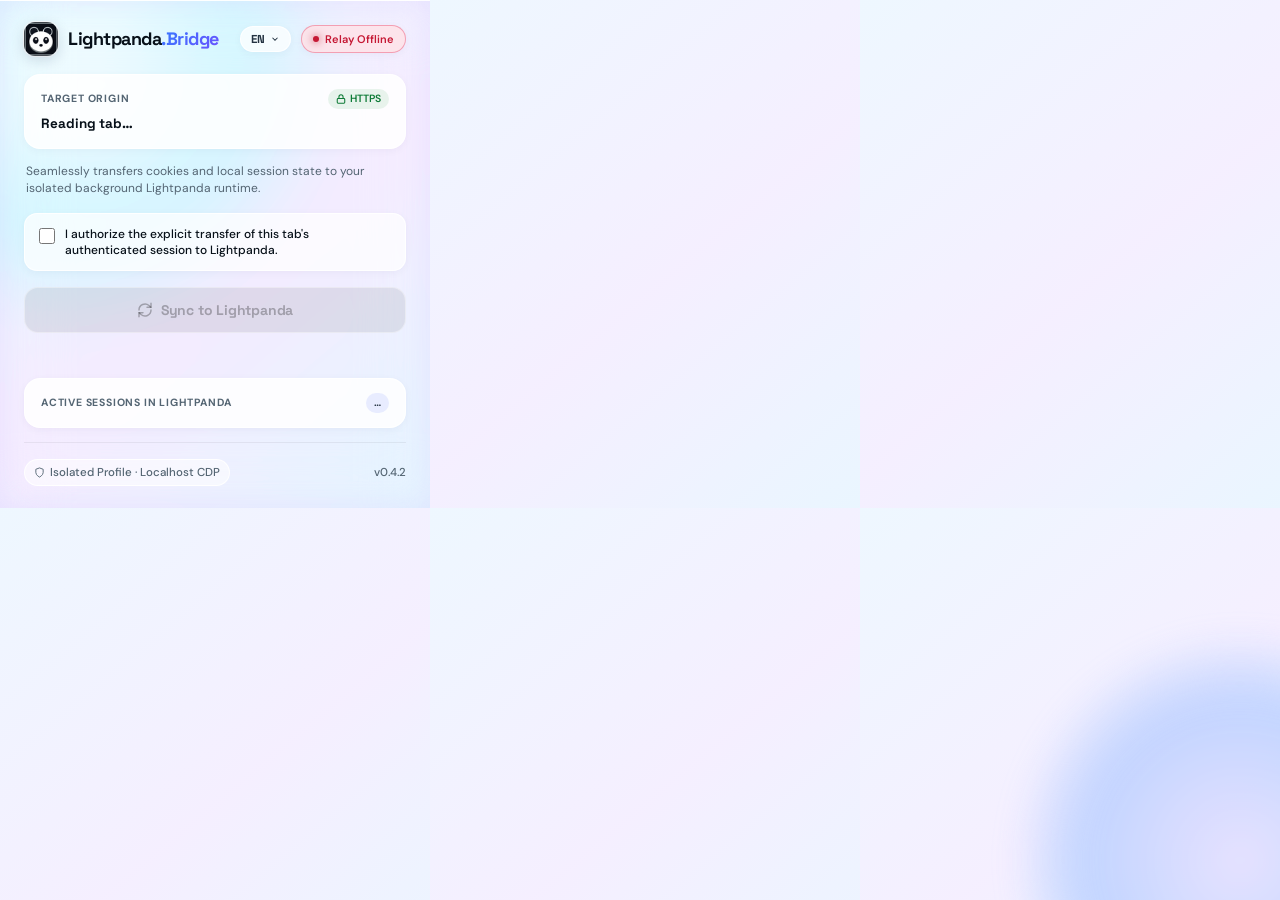
==== extension/popup.html @ abbbe95a "v0.4.2: sessions panel auto-refreshes after sync and on every popup open — counter and list always i" ====
<!doctype html>
<html lang="en">
<head>
  <meta charset="utf-8">
  <meta name="viewport" content="width=device-width, initial-scale=1">
  <title>Lightpanda Bridge</title>
  <link rel="stylesheet" href="fonts/fonts.css">
  <style>
    :root {
      color-scheme: light;
      --ink: #071019;
      --ink-secondary: #243342;
      --soft: #546573;
      --muted: #8295a5;
      --blue: #3579ff;
      --violet: #6b52ff;
      --violet-blue: #5468ff;
      --lilac: #e2d9ff;
      --ice: #c8f7ff;
      --lime: #16a34a;
      --danger: #e11d48;
      --glass-alpha: 0.85;
      --glass-surface: rgba(255, 255, 255, 0.72);
      --glass-card: rgba(255, 255, 255, 0.86);
      --edge: rgba(255, 255, 255, 0.9);
      --edge-subtle: rgba(255, 255, 255, 0.6);
      --shadow-sm: 0 2px 8px rgba(15, 25, 65, 0.04);
      --shadow-md: 0 12px 32px rgba(15, 25, 65, 0.08);
      --shadow-glow: 0 12px 28px rgba(84, 104, 255, 0.32);
    }

    * { box-sizing: border-box; margin: 0; padding: 0; }

    html {
      background: linear-gradient(140deg, rgba(235, 246, 255, var(--glass-alpha)) 0%, rgba(243, 236, 255, var(--glass-alpha)) 55%, rgba(230, 244, 255, var(--glass-alpha)) 100%);
    }

    html, body {
      width: 430px;
      max-width: 430px;
      min-width: 430px;
      min-height: 400px;
      max-height: 580px;
      margin: 0;
      color: var(--ink);
      font: 13.5px/1.5 'DM Sans', -apple-system, BlinkMacSystemFont, "Segoe UI", Roboto, sans-serif;
      background: linear-gradient(140deg, rgba(235, 246, 255, var(--glass-alpha)) 0%, rgba(243, 236, 255, var(--glass-alpha)) 55%, rgba(230, 244, 255, var(--glass-alpha)) 100%);
      position: relative;
      isolation: isolate;
      overflow: hidden;
      user-select: none;
    }

    /* Quota Glass Ambient Halos */
    body::before {
      content: '';
      position: fixed;
      z-index: -1;
      width: 480px;
      height: 480px;
      left: -160px;
      top: -170px;
      border-radius: 50%;
      background: radial-gradient(circle, #ffffff 0%, #c8f7ff 50%, transparent 75%);
      opacity: 0.6;
      filter: blur(16px);
      pointer-events: none;
    }
    body::after {
      content: '';
      position: fixed;
      z-index: -1;
      width: 440px;
      height: 440px;
      right: -180px;
      bottom: -180px;
      border-radius: 50%;
      background: radial-gradient(circle, #e2d9ff 0%, #a8c6ff 50%, transparent 75%);
      opacity: 0.65;
      filter: blur(16px);
      pointer-events: none;
    }

    .app-shell {
      padding: 22px 24px;
      min-height: 400px;
      display: flex;
      flex-direction: column;
      box-shadow: inset 0 1px 0 rgba(255, 255, 255, 0.95), inset 0 0 28px rgba(190, 175, 255, 0.2);
      backdrop-filter: blur(32px) saturate(140%);
      -webkit-backdrop-filter: blur(32px) saturate(140%);
    }

    /* Header Layout */
    .app-header {
      display: flex;
      align-items: center;
      justify-content: space-between;
      gap: 16px;
      margin-bottom: 18px;
    }
    .brand-wrap {
      display: flex;
      align-items: center;
      gap: 10px;
      flex-shrink: 0;
    }
    .brand-mark-img {
      width: 34px;
      height: 34px;
      border-radius: 11px;
      box-shadow: 0 4px 14px rgba(15, 25, 65, 0.15), 0 0 0 1px rgba(255, 255, 255, 0.8);
      object-fit: cover;
    }
    .brand-title {
      font-family: 'Space Grotesk', sans-serif;
      font-size: 18px;
      font-weight: 700;
      letter-spacing: -0.5px;
      color: var(--ink);
      line-height: 1.1;
      white-space: nowrap;
    }
    .brand-dot {
      background: linear-gradient(135deg, var(--blue), var(--violet));
      -webkit-background-clip: text;
      -webkit-text-fill-color: transparent;
    }

    .header-actions {
      display: flex;
      align-items: center;
      gap: 10px;
      flex-shrink: 0;
    }

    /* Language Switcher Pill */
    .lang-select-wrap {
      position: relative;
    }
    .lang-btn {
      display: inline-flex;
      align-items: center;
      gap: 5px;
      padding: 5px 10px;
      border-radius: 99px;
      border: 1px solid var(--edge);
      background: rgba(255, 255, 255, 0.75);
      font-family: 'Space Grotesk', sans-serif;
      font-size: 11.5px;
      font-weight: 700;
      color: var(--ink-secondary);
      cursor: pointer;
      box-shadow: var(--shadow-sm);
      transition: all 0.15s ease;
      white-space: nowrap;
    }
    .lang-btn:hover {
      background: #ffffff;
      color: var(--ink);
      box-shadow: 0 2px 10px rgba(84, 104, 255, 0.15);
    }
    .lang-dropdown {
      position: absolute;
      top: 100%;
      right: 0;
      margin-top: 6px;
      width: 145px;
      background: rgba(255, 255, 255, 0.95);
      backdrop-filter: blur(20px);
      -webkit-backdrop-filter: blur(20px);
      border: 1px solid var(--edge);
      border-radius: 12px;
      box-shadow: var(--shadow-md);
      padding: 5px;
      display: none;
      flex-direction: column;
      gap: 2px;
      z-index: 100;
    }
    .lang-dropdown.open {
      display: flex;
    }
    .lang-item {
      padding: 6px 10px;
      border-radius: 8px;
      font-size: 11.5px;
      font-weight: 600;
      color: var(--ink-secondary);
      cursor: pointer;
      display: flex;
      align-items: center;
      justify-content: space-between;
      border: none;
      background: transparent;
      text-align: left;
      width: 100%;
      transition: background 0.1s ease;
    }
    .lang-item:hover {
      background: rgba(84, 104, 255, 0.1);
      color: var(--violet);
    }
    .lang-item.active {
      background: rgba(84, 104, 255, 0.15);
      color: var(--violet);
    }

    /* Relay Badge - Single line guaranteed, spacious */
    .badge {
      font-size: 11px;
      font-weight: 600;
      padding: 5px 11px;
      border-radius: 99px;
      display: inline-flex;
      align-items: center;
      gap: 6px;
      border: 1px solid var(--edge);
      background: rgba(255, 255, 255, 0.75);
      box-shadow: var(--shadow-sm);
      white-space: nowrap;
    }
    .badge.online {
      color: #0d7a36;
      background: rgba(214, 255, 225, 0.8);
      border-color: rgba(46, 160, 67, 0.35);
    }
    .badge.offline {
      color: #c51834;
      background: rgba(255, 225, 230, 0.8);
      border-color: rgba(225, 29, 72, 0.35);
    }
    .badge .dot {
      width: 6px;
      height: 6px;
      border-radius: 50%;
      background: currentColor;
      box-shadow: 0 0 8px currentColor;
      flex-shrink: 0;
    }

    /* Target Origin Glass Card */
    .glass-card {
      background: var(--glass-card);
      border: 1px solid var(--edge);
      border-radius: 16px;
      padding: 14px 16px;
      margin-bottom: 14px;
      box-shadow: var(--shadow-sm);
      position: relative;
    }
    .card-header {
      display: flex;
      align-items: center;
      justify-content: space-between;
      margin-bottom: 5px;
    }
    .card-label {
      font-size: 10.5px;
      text-transform: uppercase;
      letter-spacing: 0.8px;
      color: var(--soft);
      font-weight: 700;
    }
    .security-chip {
      display: inline-flex;
      align-items: center;
      gap: 4px;
      font-size: 10.5px;
      font-weight: 600;
      color: #0d7a36;
      background: rgba(46, 160, 67, 0.1);
      padding: 2px 8px;
      border-radius: 99px;
    }
    .card-val {
      font-family: 'Space Grotesk', monospace;
      font-size: 13.5px;
      font-weight: 700;
      color: var(--ink);
      word-break: break-all;
    }

    .desc {
      font-size: 12px;
      color: var(--soft);
      line-height: 1.45;
      margin-bottom: 15px;
      padding: 0 2px;
    }

    /* Consent Box */
    .consent-box {
      display: flex;
      align-items: flex-start;
      gap: 10px;
      background: var(--glass-surface);
      border: 1px solid var(--edge);
      border-radius: 13px;
      padding: 12px 14px;
      margin-bottom: 16px;
      cursor: pointer;
      transition: all 0.15s ease;
      box-shadow: var(--shadow-sm);
    }
    .consent-box:hover {
      background: rgba(255, 255, 255, 0.92);
      border-color: #ffffff;
      transform: translateY(-0.5px);
    }
    .consent-box input[type="checkbox"] {
      margin-top: 2px;
      accent-color: var(--violet);
      cursor: pointer;
      width: 16px;
      height: 16px;
      flex-shrink: 0;
    }
    .consent-box span {
      font-size: 12px;
      color: var(--ink);
      font-weight: 500;
      line-height: 1.35;
    }

    /* Primary CTA Button */
    .btn-primary {
      width: 100%;
      padding: 13px 18px;
      border-radius: 14px;
      border: 1px solid rgba(255, 255, 255, 0.75);
      background: linear-gradient(135deg, var(--blue) 0%, var(--violet) 100%);
      color: #ffffff;
      font-family: 'Space Grotesk', sans-serif;
      font-weight: 700;
      font-size: 14px;
      letter-spacing: -0.2px;
      cursor: pointer;
      box-shadow: var(--shadow-glow), inset 0 1px 0 rgba(255, 255, 255, 0.5);
      transition: all 0.2s cubic-bezier(0.16, 1, 0.3, 1);
      display: flex;
      align-items: center;
      justify-content: center;
      gap: 8px;
    }
    .btn-primary:hover:not(:disabled) {
      transform: translateY(-1.5px);
      box-shadow: 0 16px 34px rgba(84, 104, 255, 0.45), inset 0 1px 0 rgba(255, 255, 255, 0.65);
      filter: brightness(1.04);
    }
    .btn-primary:active:not(:disabled) {
      transform: translateY(0);
    }
    .btn-primary:disabled {
      background: rgba(0, 0, 0, 0.08);
      border-color: rgba(255, 255, 255, 0.4);
      color: rgba(0, 0, 0, 0.28);
      box-shadow: none;
      cursor: not-allowed;
    }

    /* Status Notification Box */
    #status {
      margin-top: 13px;
      font-size: 12px;
      font-weight: 600;
      min-height: 18px;
      line-height: 1.4;
      word-break: break-word;
      transition: all 0.15s ease;
    }

    /* Footer */
    .app-footer {
      margin-top: auto;
      padding-top: 16px;
      display: flex;
      align-items: center;
      justify-content: space-between;
      border-top: 1px solid rgba(0, 0, 0, 0.06);
      font-size: 11.5px;
      color: var(--soft);
      font-weight: 500;
    }
    .footer-badge {
      display: flex;
      align-items: center;
      gap: 5px;
      background: rgba(255, 255, 255, 0.55);
      padding: 4px 9px;
      border-radius: 99px;
      border: 1px solid var(--edge);
    }

    /* ---- Active sessions (Lightpanda side) ---- */
    .sessions-card { margin-top: 14px; }
    .sessions-toggle {
      display: flex; align-items: center; justify-content: space-between;
      width: 100%; border: none; background: transparent; cursor: pointer;
      padding: 0; font: inherit;
    }
    .sessions-toggle:hover .card-label { color: var(--violet); }
    .sessions-count {
      font-size: 10.5px; font-weight: 700; color: var(--ink-secondary);
      background: rgba(84, 104, 255, 0.12); border-radius: 99px; padding: 2px 8px;
    }
    .sessions-list { margin-top: 10px; display: none; flex-direction: column; gap: 6px; }
    .sessions-card.open .sessions-list { display: flex; }
    .session-row {
      display: flex; align-items: center; justify-content: space-between; gap: 8px;
      background: var(--glass-surface); border: 1px solid var(--edge-subtle);
      border-radius: 10px; padding: 7px 10px;
    }
    .session-host {
      font-family: 'Space Grotesk', monospace; font-size: 12px; font-weight: 700;
      color: var(--ink); word-break: break-all;
    }
    .session-meta { font-size: 10.5px; color: var(--muted); font-weight: 600; }
    .session-remove {
      border: none; background: rgba(225, 29, 72, 0.1); color: var(--danger);
      border-radius: 8px; padding: 5px 8px; cursor: pointer; flex-shrink: 0;
      display: inline-flex; align-items: center; gap: 4px;
      font-size: 10.5px; font-weight: 700;
      transition: background 0.12s ease;
    }
    .session-remove:hover { background: rgba(225, 29, 72, 0.2); }
    .sessions-clear {
      margin-top: 8px; width: 100%;
      border: 1px solid rgba(225, 29, 72, 0.3); background: rgba(225, 29, 72, 0.06);
      color: var(--danger); border-radius: 10px; padding: 8px 10px;
      font-family: 'Space Grotesk', sans-serif; font-size: 11.5px; font-weight: 700;
      cursor: pointer; transition: background 0.12s ease;
    }
    .sessions-clear:hover { background: rgba(225, 29, 72, 0.14); }
    .sessions-empty { font-size: 11.5px; color: var(--muted); font-weight: 600; padding: 2px 0; }
  </style>
</head>
<body>
  <div class="app-shell">
    <header class="app-header">
      <div class="brand-wrap">
        <img class="brand-mark-img" src="icons/icon48.png" width="34" height="34" alt="Panda Logo">
        <div class="brand-title">Lightpanda<span class="brand-dot">.Bridge</span></div>
      </div>
      <div class="header-actions">
        <div class="lang-select-wrap">
          <button id="lang-btn" class="lang-btn" title="Change language">
            <span id="current-lang-code">EN</span>
            <svg width="10" height="10" viewBox="0 0 24 24" fill="none" stroke="currentColor" stroke-width="2.5"><polyline points="6 9 12 15 18 9"></polyline></svg>
          </button>
          <div id="lang-dropdown" class="lang-dropdown">
            <button class="lang-item" data-lang="en"><span>English</span> <span>🇺🇸</span></button>
            <button class="lang-item" data-lang="fr"><span>Français</span> <span>🇫🇷</span></button>
            <button class="lang-item" data-lang="es"><span>Español</span> <span>🇪🇸</span></button>
            <button class="lang-item" data-lang="de"><span>Deutsch</span> <span>🇩🇪</span></button>
            <button class="lang-item" data-lang="zh"><span>中文</span> <span>🇨🇳</span></button>
            <button class="lang-item" data-lang="ja"><span>日本語</span> <span>🇯🇵</span></button>
            <button class="lang-item" data-lang="it"><span>Italiano</span> <span>🇮🇹</span></button>
            <button class="lang-item" data-lang="pt"><span>Português</span> <span>🇧🇷</span></button>
            <button class="lang-item" data-lang="ar"><span>العربية</span> <span>🇦🇪</span></button>
            <button class="lang-item" data-lang="ru"><span>Русский</span> <span>🇷🇺</span></button>
          </div>
        </div>
        <div id="relay-badge" class="badge">
          <span class="dot"></span>
          <span id="relay-text">Checking…</span>
        </div>
      </div>
    </header>

    <div class="glass-card">
      <div class="card-header">
        <div class="card-label" id="label-target-origin">Target Origin</div>
        <div class="security-chip">
          <svg width="10" height="10" viewBox="0 0 24 24" fill="none" stroke="currentColor" stroke-width="2.5"><rect x="3" y="11" width="18" height="11" rx="2" ry="2"></rect><path d="M7 11V7a5 5 0 0 1 10 0v4"></path></svg>
          <span>HTTPS</span>
        </div>
      </div>
      <div class="card-val" id="origin">Reading tab…</div>
    </div>

    <p class="desc" id="desc-text">
      Seamlessly transfers cookies and local session state to your isolated background Lightpanda runtime.
    </p>

    <label class="consent-box">
      <input id="confirm" type="checkbox">
      <span id="consent-text">I authorize the explicit transfer of this tab's authenticated session to Lightpanda.</span>
    </label>

    <button id="transfer" class="btn-primary" disabled>
      <svg width="16" height="16" viewBox="0 0 24 24" fill="none" stroke="currentColor" stroke-width="2.2" stroke-linecap="round" stroke-linejoin="round"><path d="M21 2v6h-6"></path><path d="M3 12a9 9 0 0 1 15-6.7L21 8"></path><path d="M3 22v-6h6"></path><path d="M21 12a9 9 0 0 1-15 6.7L3 16"></path></svg>
      <span id="btn-text">Sync to Lightpanda</span>
    </button>

    <div id="status"></div>

    <!-- Active sessions inside Lightpanda -->
    <div id="sessions-card" class="glass-card sessions-card">
      <button id="sessions-toggle" class="sessions-toggle" type="button">
        <div class="card-label" id="label-sessions">Active sessions in Lightpanda</div>
        <div class="sessions-count" id="sessions-count">…</div>
      </button>
      <div id="sessions-list" class="sessions-list"></div>
      <button id="sessions-clear" class="sessions-clear" type="button" style="display:none">
        <span id="clear-text">Clear all sessions</span>
      </button>
    </div>

    <footer class="app-footer">
      <div class="footer-badge">
        <svg width="11" height="11" viewBox="0 0 24 24" fill="none" stroke="currentColor" stroke-width="2"><path d="M12 22s8-4 8-10V5l-8-3-8 3v7c0 6 8 10 8 10z"></path></svg>
        <span id="footer-secure-tag">Isolated Profile · Localhost CDP</span>
      </div>
      <span>v0.4.2</span>
    </footer>
  </div>

  <script src="popup.js"></script>
</body>
</html>
---- extension/fonts/fonts.css ----
/* latin-ext */
@font-face {
  font-family: 'DM Sans';
  font-style: normal;
  font-weight: 400;
  font-display: swap;
  src: url(font1.woff2) format('woff2');
  unicode-range: U+0100-02BA, U+02BD-02C5, U+02C7-02CC, U+02CE-02D7, U+02DD-02FF, U+0304, U+0308, U+0329, U+1D00-1DBF, U+1E00-1E9F, U+1EF2-1EFF, U+2020, U+20A0-20AB, U+20AD-20C0, U+2113, U+2C60-2C7F, U+A720-A7FF;
}
/* latin */
@font-face {
  font-family: 'DM Sans';
  font-style: normal;
  font-weight: 400;
  font-display: swap;
  src: url(font0.woff2) format('woff2');
  unicode-range: U+0000-00FF, U+0131, U+0152-0153, U+02BB-02BC, U+02C6, U+02DA, U+02DC, U+0304, U+0308, U+0329, U+2000-206F, U+20AC, U+2122, U+2191, U+2193, U+2212, U+2215, U+FEFF, U+FFFD;
}
/* latin-ext */
@font-face {
  font-family: 'DM Sans';
  font-style: normal;
  font-weight: 500;
  font-display: swap;
  src: url(font1.woff2) format('woff2');
  unicode-range: U+0100-02BA, U+02BD-02C5, U+02C7-02CC, U+02CE-02D7, U+02DD-02FF, U+0304, U+0308, U+0329, U+1D00-1DBF, U+1E00-1E9F, U+1EF2-1EFF, U+2020, U+20A0-20AB, U+20AD-20C0, U+2113, U+2C60-2C7F, U+A720-A7FF;
}
/* latin */
@font-face {
  font-family: 'DM Sans';
  font-style: normal;
  font-weight: 500;
  font-display: swap;
  src: url(font0.woff2) format('woff2');
  unicode-range: U+0000-00FF, U+0131, U+0152-0153, U+02BB-02BC, U+02C6, U+02DA, U+02DC, U+0304, U+0308, U+0329, U+2000-206F, U+20AC, U+2122, U+2191, U+2193, U+2212, U+2215, U+FEFF, U+FFFD;
}
/* latin-ext */
@font-face {
  font-family: 'DM Sans';
  font-style: normal;
  font-weight: 600;
  font-display: swap;
  src: url(font1.woff2) format('woff2');
  unicode-range: U+0100-02BA, U+02BD-02C5, U+02C7-02CC, U+02CE-02D7, U+02DD-02FF, U+0304, U+0308, U+0329, U+1D00-1DBF, U+1E00-1E9F, U+1EF2-1EFF, U+2020, U+20A0-20AB, U+20AD-20C0, U+2113, U+2C60-2C7F, U+A720-A7FF;
}
/* latin */
@font-face {
  font-family: 'DM Sans';
  font-style: normal;
  font-weight: 600;
  font-display: swap;
  src: url(font0.woff2) format('woff2');
  unicode-range: U+0000-00FF, U+0131, U+0152-0153, U+02BB-02BC, U+02C6, U+02DA, U+02DC, U+0304, U+0308, U+0329, U+2000-206F, U+20AC, U+2122, U+2191, U+2193, U+2212, U+2215, U+FEFF, U+FFFD;
}
/* latin-ext */
@font-face {
  font-family: 'DM Sans';
  font-style: normal;
  font-weight: 700;
  font-display: swap;
  src: url(font1.woff2) format('woff2');
  unicode-range: U+0100-02BA, U+02BD-02C5, U+02C7-02CC, U+02CE-02D7, U+02DD-02FF, U+0304, U+0308, U+0329, U+1D00-1DBF, U+1E00-1E9F, U+1EF2-1EFF, U+2020, U+20A0-20AB, U+20AD-20C0, U+2113, U+2C60-2C7F, U+A720-A7FF;
}
/* latin */
@font-face {
  font-family: 'DM Sans';
  font-style: normal;
  font-weight: 700;
  font-display: swap;
  src: url(font0.woff2) format('woff2');
  unicode-range: U+0000-00FF, U+0131, U+0152-0153, U+02BB-02BC, U+02C6, U+02DA, U+02DC, U+0304, U+0308, U+0329, U+2000-206F, U+20AC, U+2122, U+2191, U+2193, U+2212, U+2215, U+FEFF, U+FFFD;
}
/* vietnamese */
@font-face {
  font-family: 'Space Grotesk';
  font-style: normal;
  font-weight: 500;
  font-display: swap;
  src: url(font2.woff2) format('woff2');
  unicode-range: U+0102-0103, U+0110-0111, U+0128-0129, U+0168-0169, U+01A0-01A1, U+01AF-01B0, U+0300-0301, U+0303-0304, U+0308-0309, U+0323, U+0329, U+1EA0-1EF9, U+20AB;
}
/* latin-ext */
@font-face {
  font-family: 'Space Grotesk';
  font-style: normal;
  font-weight: 500;
  font-display: swap;
  src: url(font3.woff2) format('woff2');
  unicode-range: U+0100-02BA, U+02BD-02C5, U+02C7-02CC, U+02CE-02D7, U+02DD-02FF, U+0304, U+0308, U+0329, U+1D00-1DBF, U+1E00-1E9F, U+1EF2-1EFF, U+2020, U+20A0-20AB, U+20AD-20C0, U+2113, U+2C60-2C7F, U+A720-A7FF;
}
/* latin */
@font-face {
  font-family: 'Space Grotesk';
  font-style: normal;
  font-weight: 500;
  font-display: swap;
  src: url(font4.woff2) format('woff2');
  unicode-range: U+0000-00FF, U+0131, U+0152-0153, U+02BB-02BC, U+02C6, U+02DA, U+02DC, U+0304, U+0308, U+0329, U+2000-206F, U+20AC, U+2122, U+2191, U+2193, U+2212, U+2215, U+FEFF, U+FFFD;
}
/* vietnamese */
@font-face {
  font-family: 'Space Grotesk';
  font-style: normal;
  font-weight: 600;
  font-display: swap;
  src: url(font2.woff2) format('woff2');
  unicode-range: U+0102-0103, U+0110-0111, U+0128-0129, U+0168-0169, U+01A0-01A1, U+01AF-01B0, U+0300-0301, U+0303-0304, U+0308-0309, U+0323, U+0329, U+1EA0-1EF9, U+20AB;
}
/* latin-ext */
@font-face {
  font-family: 'Space Grotesk';
  font-style: normal;
  font-weight: 600;
  font-display: swap;
  src: url(font3.woff2) format('woff2');
  unicode-range: U+0100-02BA, U+02BD-02C5, U+02C7-02CC, U+02CE-02D7, U+02DD-02FF, U+0304, U+0308, U+0329, U+1D00-1DBF, U+1E00-1E9F, U+1EF2-1EFF, U+2020, U+20A0-20AB, U+20AD-20C0, U+2113, U+2C60-2C7F, U+A720-A7FF;
}
/* latin */
@font-face {
  font-family: 'Space Grotesk';
  font-style: normal;
  font-weight: 600;
  font-display: swap;
  src: url(font4.woff2) format('woff2');
  unicode-range: U+0000-00FF, U+0131, U+0152-0153, U+02BB-02BC, U+02C6, U+02DA, U+02DC, U+0304, U+0308, U+0329, U+2000-206F, U+20AC, U+2122, U+2191, U+2193, U+2212, U+2215, U+FEFF, U+FFFD;
}
/* vietnamese */
@font-face {
  font-family: 'Space Grotesk';
  font-style: normal;
  font-weight: 700;
  font-display: swap;
  src: url(font2.woff2) format('woff2');
  unicode-range: U+0102-0103, U+0110-0111, U+0128-0129, U+0168-0169, U+01A0-01A1, U+01AF-01B0, U+0300-0301, U+0303-0304, U+0308-0309, U+0323, U+0329, U+1EA0-1EF9, U+20AB;
}
/* latin-ext */
@font-face {
  font-family: 'Space Grotesk';
  font-style: normal;
  font-weight: 700;
  font-display: swap;
  src: url(font3.woff2) format('woff2');
  unicode-range: U+0100-02BA, U+02BD-02C5, U+02C7-02CC, U+02CE-02D7, U+02DD-02FF, U+0304, U+0308, U+0329, U+1D00-1DBF, U+1E00-1E9F, U+1EF2-1EFF, U+2020, U+20A0-20AB, U+20AD-20C0, U+2113, U+2C60-2C7F, U+A720-A7FF;
}
/* latin */
@font-face {
  font-family: 'Space Grotesk';
  font-style: normal;
  font-weight: 700;
  font-display: swap;
  src: url(font4.woff2) format('woff2');
  unicode-range: U+0000-00FF, U+0131, U+0152-0153, U+02BB-02BC, U+02C6, U+02DA, U+02DC, U+0304, U+0308, U+0329, U+2000-206F, U+20AC, U+2122, U+2191, U+2193, U+2212, U+2215, U+FEFF, U+FFFD;
}
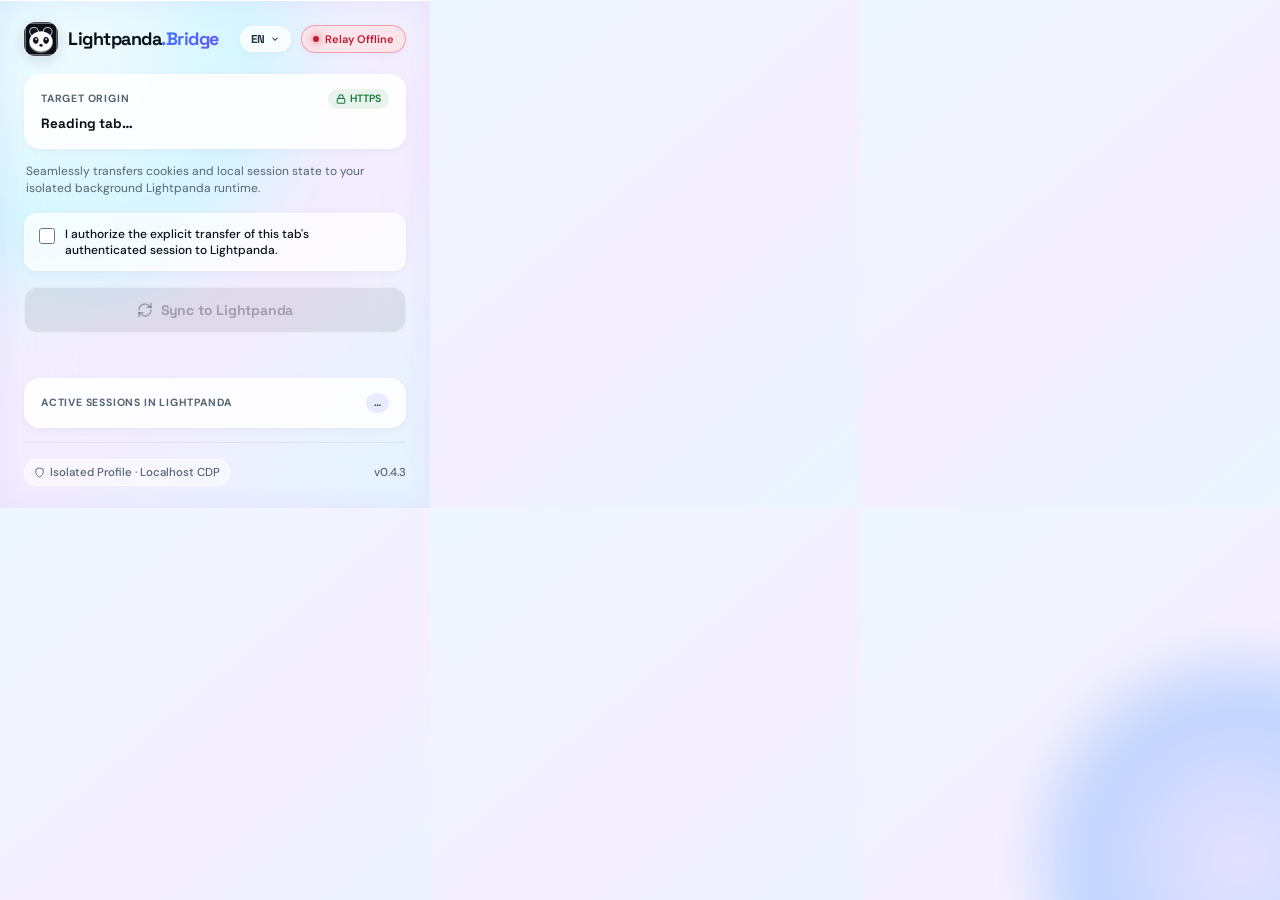
==== commit b5bf74b0: "release: v0.4.3 — verify every localStorage key, persist the session, harden the relay Closes the a6" ====
--- a/extension/popup.html
+++ b/extension/popup.html
@@ -433,6 +433,25 @@
     }
     .sessions-clear:hover { background: rgba(225, 29, 72, 0.14); }
     .sessions-empty { font-size: 11.5px; color: var(--muted); font-weight: 600; padding: 2px 0; }
+
+    /* Toast */
+    .toast {
+      position: fixed;
+      bottom: 14px;
+      left: 50%;
+      transform: translateX(-50%) translateY(8px);
+      background: rgba(20, 24, 34, 0.92);
+      color: #e8ecf5;
+      padding: 8px 14px;
+      border-radius: 10px;
+      font-size: 12px;
+      opacity: 0;
+      pointer-events: none;
+      transition: opacity .25s ease, transform .25s ease;
+      border: 1px solid rgba(120, 140, 180, .25);
+      z-index: 50;
+    }
+    .toast.show { opacity: 1; transform: translateX(-50%) translateY(0); }
   </style>
 </head>
 <body>
@@ -512,10 +531,11 @@
         <svg width="11" height="11" viewBox="0 0 24 24" fill="none" stroke="currentColor" stroke-width="2"><path d="M12 22s8-4 8-10V5l-8-3-8 3v7c0 6 8 10 8 10z"></path></svg>
         <span id="footer-secure-tag">Isolated Profile · Localhost CDP</span>
       </div>
-      <span>v0.4.2</span>
+      <span>v0.4.3</span>
     </footer>
   </div>
 
   <script src="popup.js"></script>
+  <div id="toast" class="toast" role="status" aria-live="polite"></div>
 </body>
 </html>
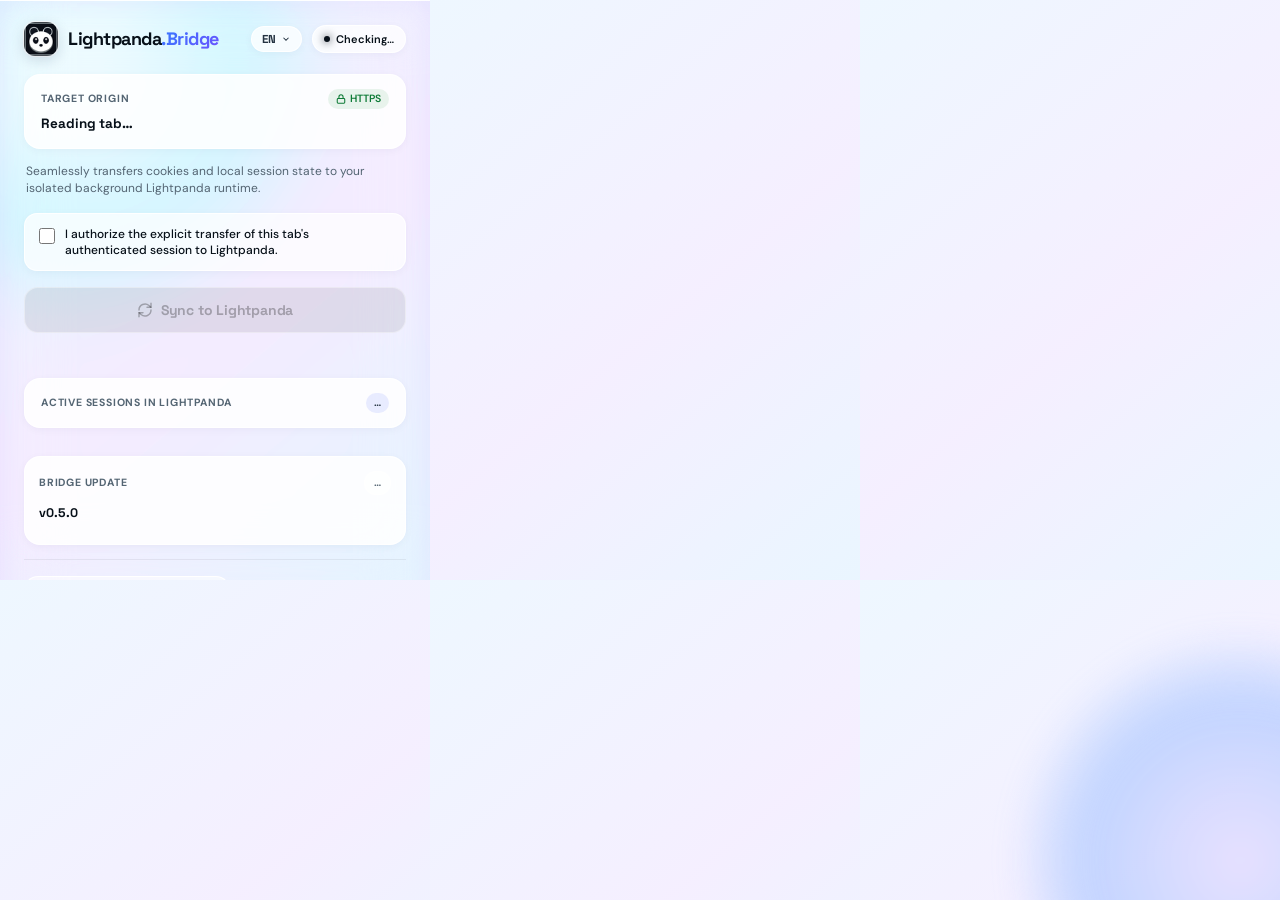
==== commit cf2f8dcd: "release: v0.5.0 — one-click update from GitHub, badge included The extension is loaded unpacked, so " ====
--- a/extension/popup.html
+++ b/extension/popup.html
@@ -391,6 +391,79 @@
       border-radius: 99px;
       border: 1px solid var(--edge);
     }
+
+    /* ---- Update card (the relay pulls it from GitHub) ---- */
+    .update-card {
+      margin-top: 14px;
+      padding: 14px 14px 13px;
+      display: flex;
+      flex-direction: column;
+      gap: 9px;
+    }
+    .update-head {
+      display: flex;
+      align-items: center;
+      justify-content: space-between;
+      gap: 10px;
+    }
+    .update-chip {
+      display: inline-flex;
+      align-items: center;
+      gap: 5px;
+      font-size: 10.5px;
+      font-weight: 700;
+      letter-spacing: 0.02em;
+      padding: 3px 9px;
+      border-radius: 99px;
+      border: 1px solid var(--edge);
+      background: rgba(255, 255, 255, 0.6);
+      color: var(--soft);
+      white-space: nowrap;
+    }
+    .update-chip.ok { color: #12855a; border-color: rgba(18, 133, 90, 0.28); background: rgba(18, 133, 90, 0.08); }
+    .update-chip.new { color: #ffffff; border-color: rgba(255,255,255,0.6); background: linear-gradient(135deg, var(--blue) 0%, var(--violet) 100%); }
+    .update-chip.off { color: #a2560f; border-color: rgba(162, 86, 15, 0.28); background: rgba(162, 86, 15, 0.08); }
+    .update-line {
+      display: flex;
+      align-items: baseline;
+      justify-content: space-between;
+      gap: 10px;
+      font-size: 12px;
+      color: var(--soft);
+    }
+    .update-version { font-family: 'Space Grotesk', sans-serif; font-weight: 700; color: var(--ink); font-size: 12.5px; }
+    .update-meta { text-align: right; font-size: 11px; line-height: 1.3; }
+    .update-actions { display: flex; gap: 8px; }
+    .btn-update {
+      flex: 1;
+      padding: 10px 14px;
+      border-radius: 12px;
+      border: 1px solid rgba(255, 255, 255, 0.75);
+      background: linear-gradient(135deg, var(--blue) 0%, var(--violet) 100%);
+      color: #ffffff;
+      font-family: 'Space Grotesk', sans-serif;
+      font-weight: 700;
+      font-size: 12.5px;
+      cursor: pointer;
+      box-shadow: var(--shadow-sm), inset 0 1px 0 rgba(255, 255, 255, 0.45);
+      transition: all 0.18s cubic-bezier(0.16, 1, 0.3, 1);
+    }
+    .btn-update:hover:not(:disabled) { transform: translateY(-1px); }
+    .btn-update:disabled { opacity: 0.6; cursor: progress; }
+    .btn-rollback {
+      padding: 10px 12px;
+      border-radius: 12px;
+      border: 1px solid var(--edge);
+      background: rgba(255, 255, 255, 0.6);
+      color: var(--soft);
+      font-family: 'Space Grotesk', sans-serif;
+      font-weight: 600;
+      font-size: 12px;
+      cursor: pointer;
+      transition: all 0.18s ease;
+    }
+    .btn-rollback:hover:not(:disabled) { color: var(--ink); background: rgba(255, 255, 255, 0.95); }
+    .btn-rollback:disabled { opacity: 0.6; cursor: progress; }
 
     /* ---- Active sessions (Lightpanda side) ---- */
     .sessions-card { margin-top: 14px; }
@@ -526,12 +599,28 @@
       </button>
     </div>
 
+    <!-- Bridge update: the relay downloads it, this is only the button -->
+    <div id="update-card" class="glass-card update-card">
+      <div class="update-head">
+        <div class="card-label" id="label-update">Bridge update</div>
+        <div class="update-chip" id="update-chip">…</div>
+      </div>
+      <div class="update-line">
+        <span class="update-version" id="update-version">v0.5.0</span>
+        <span class="update-meta" id="update-meta"></span>
+      </div>
+      <div class="update-actions">
+        <button id="update-btn" class="btn-update" type="button" style="display:none"></button>
+        <button id="rollback-btn" class="btn-rollback" type="button" style="display:none"></button>
+      </div>
+    </div>
+
     <footer class="app-footer">
       <div class="footer-badge">
         <svg width="11" height="11" viewBox="0 0 24 24" fill="none" stroke="currentColor" stroke-width="2"><path d="M12 22s8-4 8-10V5l-8-3-8 3v7c0 6 8 10 8 10z"></path></svg>
         <span id="footer-secure-tag">Isolated Profile · Localhost CDP</span>
       </div>
-      <span>v0.4.3</span>
+      <span id="app-version">v0.5.0</span>
     </footer>
   </div>
 
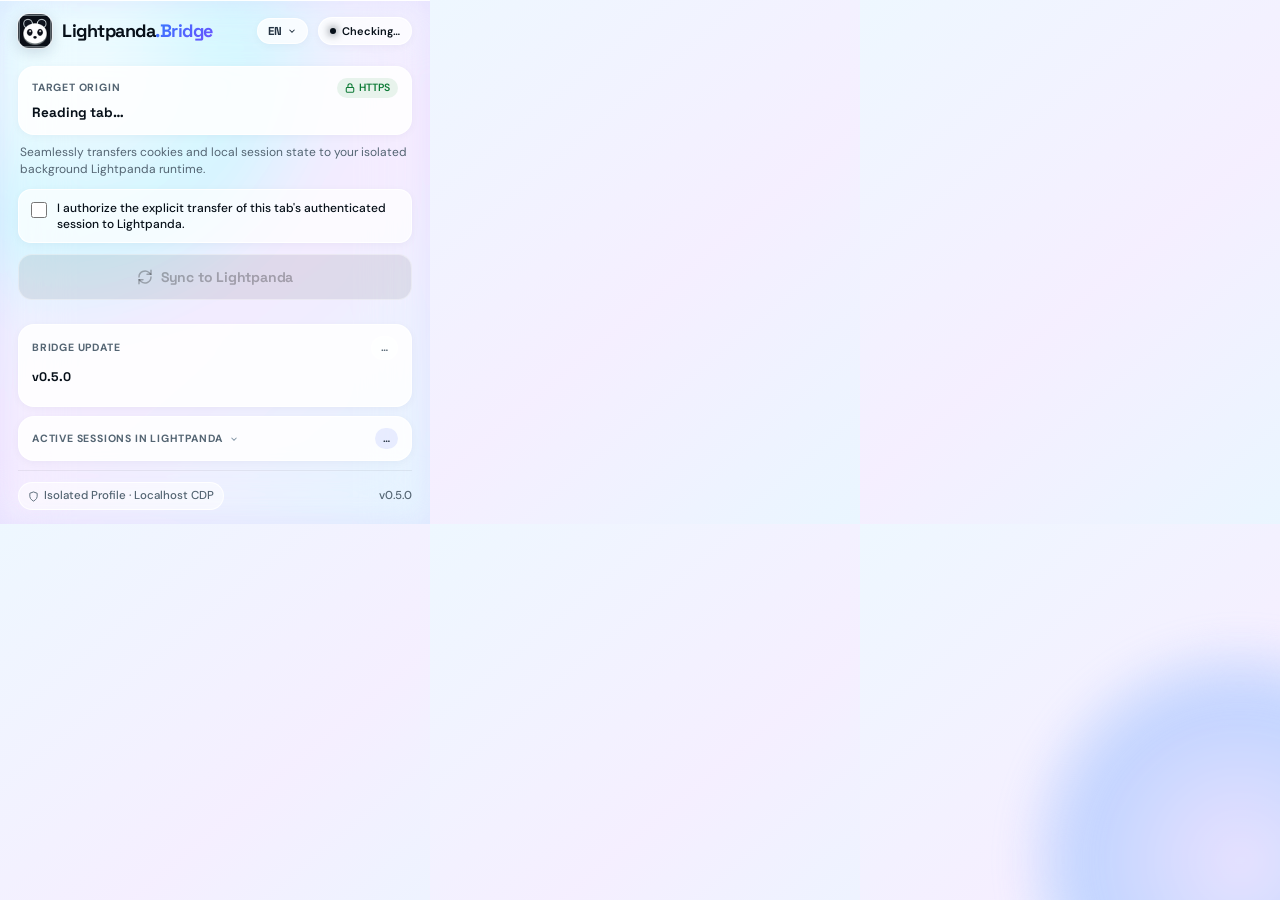
==== commit f49b9262: "release: v0.5.4 - popup fits Chrome's 600px cap, buttons are reachable again The update card's butto" ====
--- a/extension/popup.html
+++ b/extension/popup.html
@@ -40,14 +40,19 @@
       max-width: 430px;
       min-width: 430px;
       min-height: 400px;
-      max-height: 580px;
+      /* Chrome caps a popup at 600px: scrolling is the safety net, but the
+         layout is trimmed to fit well under it. The old hard 580px + overflow
+         hidden CLIPPED the update buttons - a control you cannot click is
+         worse than one that requires a scroll. */
+      max-height: 600px;
       margin: 0;
       color: var(--ink);
       font: 13.5px/1.5 'DM Sans', -apple-system, BlinkMacSystemFont, "Segoe UI", Roboto, sans-serif;
       background: linear-gradient(140deg, rgba(235, 246, 255, var(--glass-alpha)) 0%, rgba(243, 236, 255, var(--glass-alpha)) 55%, rgba(230, 244, 255, var(--glass-alpha)) 100%);
       position: relative;
       isolation: isolate;
-      overflow: hidden;
+      overflow-x: hidden;
+      overflow-y: auto;
       user-select: none;
     }
 
@@ -82,7 +87,7 @@
     }
 
     .app-shell {
-      padding: 22px 24px;
+      padding: 14px 18px;
       min-height: 400px;
       display: flex;
       flex-direction: column;
@@ -244,8 +249,8 @@
       background: var(--glass-card);
       border: 1px solid var(--edge);
       border-radius: 16px;
-      padding: 14px 16px;
-      margin-bottom: 14px;
+      padding: 11px 13px;
+      margin-bottom: 9px;
       box-shadow: var(--shadow-sm);
       position: relative;
     }
@@ -285,7 +290,7 @@
       font-size: 12px;
       color: var(--soft);
       line-height: 1.45;
-      margin-bottom: 15px;
+      margin-bottom: 10px;
       padding: 0 2px;
     }
 
@@ -297,8 +302,8 @@
       background: var(--glass-surface);
       border: 1px solid var(--edge);
       border-radius: 13px;
-      padding: 12px 14px;
-      margin-bottom: 16px;
+      padding: 10px 12px;
+      margin-bottom: 11px;
       cursor: pointer;
       transition: all 0.15s ease;
       box-shadow: var(--shadow-sm);
@@ -361,10 +366,10 @@
 
     /* Status Notification Box */
     #status {
-      margin-top: 13px;
+      margin-top: 9px;
       font-size: 12px;
       font-weight: 600;
-      min-height: 18px;
+      min-height: 15px;
       line-height: 1.4;
       word-break: break-word;
       transition: all 0.15s ease;
@@ -373,7 +378,7 @@
     /* Footer */
     .app-footer {
       margin-top: auto;
-      padding-top: 16px;
+      padding-top: 11px;
       display: flex;
       align-items: center;
       justify-content: space-between;
@@ -394,11 +399,9 @@
 
     /* ---- Update card (the relay pulls it from GitHub) ---- */
     .update-card {
-      margin-top: 14px;
-      padding: 14px 14px 13px;
       display: flex;
       flex-direction: column;
-      gap: 9px;
+      gap: 8px;
     }
     .update-head {
       display: flex;
@@ -430,13 +433,16 @@
       gap: 10px;
       font-size: 12px;
       color: var(--soft);
+      min-height: 16px;
     }
     .update-version { font-family: 'Space Grotesk', sans-serif; font-weight: 700; color: var(--ink); font-size: 12.5px; }
-    .update-meta { text-align: right; font-size: 11px; line-height: 1.3; }
+    .update-meta { text-align: right; font-size: 11px; line-height: 1.3; word-break: break-word; }
     .update-actions { display: flex; gap: 8px; }
+    .update-actions:empty { display: none; }
     .btn-update {
       flex: 1;
-      padding: 10px 14px;
+      padding: 9px 14px;
+      white-space: nowrap;
       border-radius: 12px;
       border: 1px solid rgba(255, 255, 255, 0.75);
       background: linear-gradient(135deg, var(--blue) 0%, var(--violet) 100%);
@@ -450,8 +456,14 @@
     }
     .btn-update:hover:not(:disabled) { transform: translateY(-1px); }
     .btn-update:disabled { opacity: 0.6; cursor: progress; }
+    /* Icone seule : deux libelles longs ne tiennent pas cote a cote sur 430px. */
     .btn-rollback {
-      padding: 10px 12px;
+      width: 38px;
+      height: 38px;
+      display: inline-flex;
+      align-items: center;
+      justify-content: center;
+      flex-shrink: 0;
       border-radius: 12px;
       border: 1px solid var(--edge);
       background: rgba(255, 255, 255, 0.6);
@@ -466,18 +478,28 @@
     .btn-rollback:disabled { opacity: 0.6; cursor: progress; }
 
     /* ---- Active sessions (Lightpanda side) ---- */
-    .sessions-card { margin-top: 14px; }
+    .sessions-head {
+      display: flex; align-items: center; justify-content: space-between; gap: 10px;
+    }
+    .sessions-head-right { display: flex; align-items: center; gap: 6px; flex-shrink: 0; }
     .sessions-toggle {
-      display: flex; align-items: center; justify-content: space-between;
-      width: 100%; border: none; background: transparent; cursor: pointer;
-      padding: 0; font: inherit;
-    }
+      display: flex; align-items: center; gap: 6px;
+      min-width: 0; border: none; background: transparent; cursor: pointer;
+      padding: 0; font: inherit; text-align: left;
+    }
+    .sessions-toggle .card-label { white-space: nowrap; }
     .sessions-toggle:hover .card-label { color: var(--violet); }
+    .sessions-caret {
+      flex-shrink: 0; color: var(--muted);
+      transition: transform 0.18s ease;
+    }
+    .sessions-card.open .sessions-caret { transform: rotate(180deg); }
     .sessions-count {
       font-size: 10.5px; font-weight: 700; color: var(--ink-secondary);
-      background: rgba(84, 104, 255, 0.12); border-radius: 99px; padding: 2px 8px;
-    }
-    .sessions-list { margin-top: 10px; display: none; flex-direction: column; gap: 6px; }
+      background: rgba(84, 104, 255, 0.12); border-radius: 99px; padding: 3px 8px;
+      min-width: 22px; text-align: center;
+    }
+    .sessions-list { margin-top: 9px; max-height: 132px; overflow-y: auto; display: none; flex-direction: column; gap: 6px; }
     .sessions-card.open .sessions-list { display: flex; }
     .session-row {
       display: flex; align-items: center; justify-content: space-between; gap: 8px;
@@ -498,13 +520,17 @@
     }
     .session-remove:hover { background: rgba(225, 29, 72, 0.2); }
     .sessions-clear {
-      margin-top: 8px; width: 100%;
+      display: inline-flex; align-items: center; gap: 5px;
       border: 1px solid rgba(225, 29, 72, 0.3); background: rgba(225, 29, 72, 0.06);
-      color: var(--danger); border-radius: 10px; padding: 8px 10px;
-      font-family: 'Space Grotesk', sans-serif; font-size: 11.5px; font-weight: 700;
-      cursor: pointer; transition: background 0.12s ease;
+      color: var(--danger); border-radius: 99px; padding: 4px 10px;
+      font-family: 'Space Grotesk', sans-serif; font-size: 10.5px; font-weight: 700;
+      cursor: pointer; transition: background 0.12s ease, color 0.12s ease;
+      white-space: nowrap;
     }
     .sessions-clear:hover { background: rgba(225, 29, 72, 0.14); }
+    .sessions-clear[data-armed] {
+      background: var(--danger); border-color: var(--danger); color: #ffffff;
+    }
     .sessions-empty { font-size: 11.5px; color: var(--muted); font-weight: 600; padding: 2px 0; }
 
     /* Toast */
@@ -587,19 +613,7 @@
 
     <div id="status"></div>
 
-    <!-- Active sessions inside Lightpanda -->
-    <div id="sessions-card" class="glass-card sessions-card">
-      <button id="sessions-toggle" class="sessions-toggle" type="button">
-        <div class="card-label" id="label-sessions">Active sessions in Lightpanda</div>
-        <div class="sessions-count" id="sessions-count">…</div>
-      </button>
-      <div id="sessions-list" class="sessions-list"></div>
-      <button id="sessions-clear" class="sessions-clear" type="button" style="display:none">
-        <span id="clear-text">Clear all sessions</span>
-      </button>
-    </div>
-
-    <!-- Bridge update: the relay downloads it, this is only the button -->
+    <!-- Bridge update: the relay does the download, this is only the button/state -->
     <div id="update-card" class="glass-card update-card">
       <div class="update-head">
         <div class="card-label" id="label-update">Bridge update</div>
@@ -611,9 +625,29 @@
       </div>
       <div class="update-actions">
         <button id="update-btn" class="btn-update" type="button" style="display:none"></button>
-        <button id="rollback-btn" class="btn-rollback" type="button" style="display:none"></button>
+        <button id="rollback-btn" class="btn-rollback" type="button" style="display:none">
+          <svg width="15" height="15" viewBox="0 0 24 24" fill="none" stroke="currentColor" stroke-width="2.2" stroke-linecap="round" stroke-linejoin="round"><path d="M3 7v6h6"></path><path d="M3.5 13a9 9 0 1 0 2.6-8.1L3 8"></path></svg>
+        </button>
       </div>
     </div>
+
+    <!-- Active sessions inside Lightpanda (collapsible: last, so opening it only grows the tail) -->
+    <div id="sessions-card" class="glass-card sessions-card">
+      <div class="sessions-head">
+        <button id="sessions-toggle" class="sessions-toggle" type="button" aria-expanded="false">
+          <span class="card-label" id="label-sessions">Active sessions in Lightpanda</span>
+          <svg class="sessions-caret" width="10" height="10" viewBox="0 0 24 24" fill="none" stroke="currentColor" stroke-width="2.5"><polyline points="6 9 12 15 18 9"></polyline></svg>
+        </button>
+        <div class="sessions-head-right">
+          <div class="sessions-count" id="sessions-count">…</div>
+          <button id="sessions-clear" class="sessions-clear" type="button" style="display:none">
+            <span id="clear-text">Clear all</span>
+          </button>
+        </div>
+      </div>
+      <div id="sessions-list" class="sessions-list"></div>
+    </div>
+
 
     <footer class="app-footer">
       <div class="footer-badge">
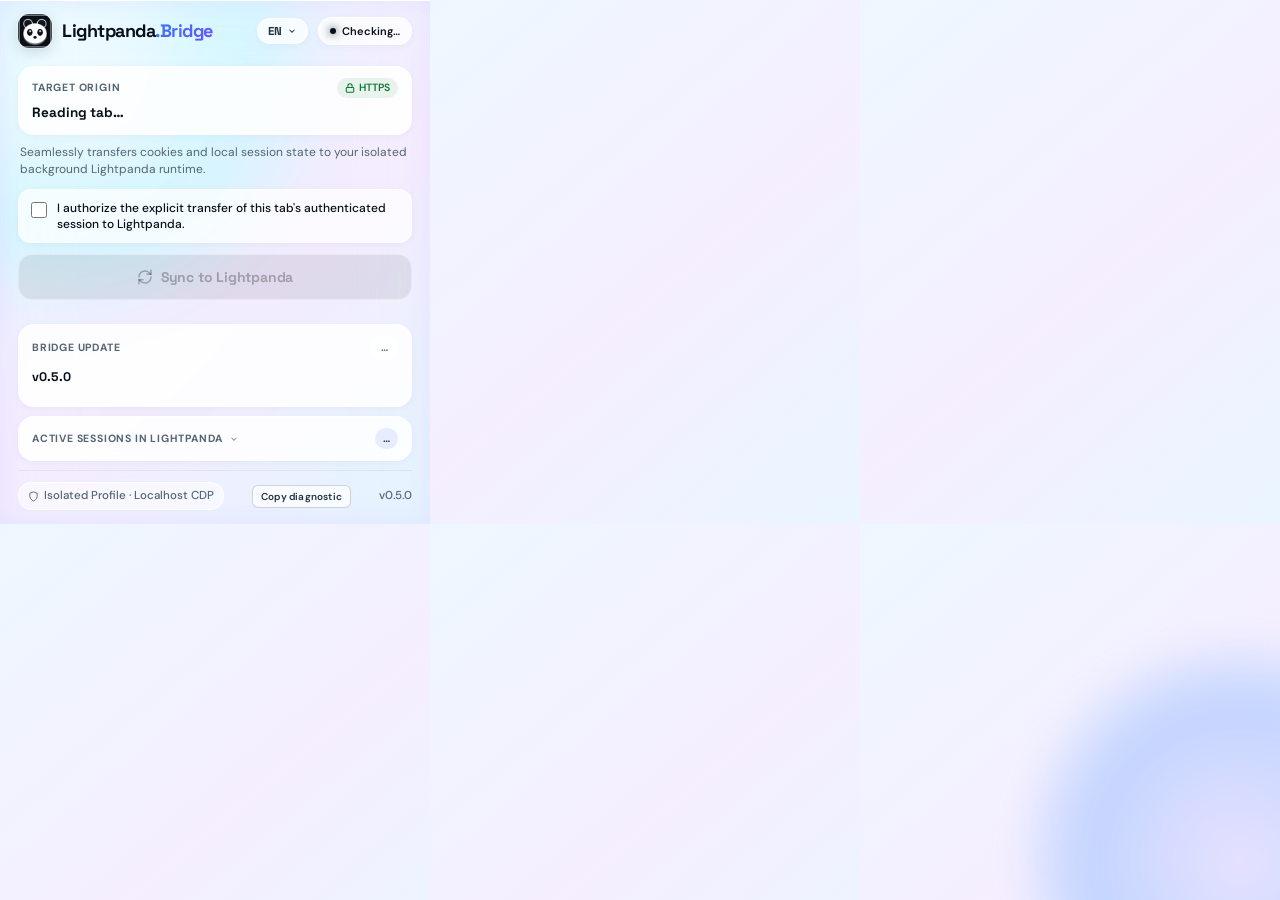
==== commit 8c463e60: "feat: copy diagnostic (sanitized report) + a reproducible release archive (v0.6.0)" ====
--- a/extension/popup.html
+++ b/extension/popup.html
@@ -551,6 +551,24 @@
       z-index: 50;
     }
     .toast.show { opacity: 1; transform: translateX(-50%) translateY(0); }
+      .diag-btn {
+        background: rgba(255, 255, 255, .72);
+        border: 1px solid rgba(11, 31, 51, .18);
+        color: var(--ink-secondary);
+        font: inherit;
+        font-size: 10px;
+        font-weight: 600;
+        letter-spacing: .02em;
+        padding: 3px 8px;
+        border-radius: 6px;
+        cursor: pointer;
+        transition: color .15s, border-color .15s, background .15s;
+      }
+      .diag-btn:hover {
+        color: var(--blue);
+        border-color: var(--blue);
+        background: #fff;
+      }
   </style>
 </head>
 <body>
@@ -654,6 +672,9 @@
         <svg width="11" height="11" viewBox="0 0 24 24" fill="none" stroke="currentColor" stroke-width="2"><path d="M12 22s8-4 8-10V5l-8-3-8 3v7c0 6 8 10 8 10z"></path></svg>
         <span id="footer-secure-tag">Isolated Profile · Localhost CDP</span>
       </div>
+      <button id="diag-btn" class="diag-btn" type="button">
+        <span id="diag-text">Copier le diagnostic</span>
+      </button>
       <span id="app-version">v0.5.0</span>
     </footer>
   </div>
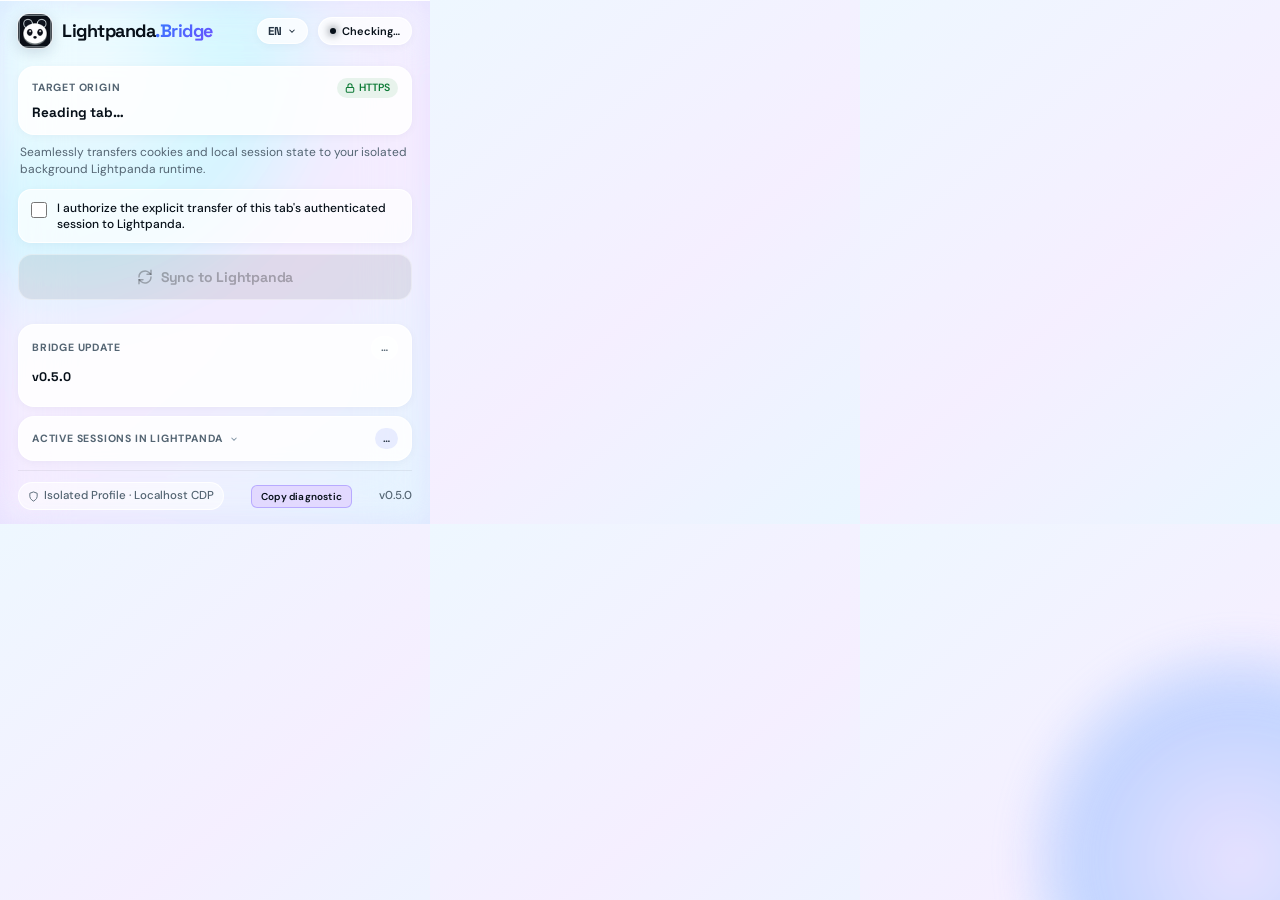
==== commit 35c9b6ec: "fix: the diagnostic button now reads as clickable (tinted, bordered) and stays tertiary" ====
--- a/extension/popup.html
+++ b/extension/popup.html
@@ -551,23 +551,31 @@
       z-index: 50;
     }
     .toast.show { opacity: 1; transform: translateX(-50%) translateY(0); }
+      /* Tertiary action: tinted with the product's lilac so it reads as
+         clickable without competing with the primary sync button. Two review
+         passes said the same thing - readable, but it looked like a passive
+         label, not something you can press. */
       .diag-btn {
-        background: rgba(255, 255, 255, .72);
-        border: 1px solid rgba(11, 31, 51, .18);
-        color: var(--ink-secondary);
+        background: var(--lilac);
+        border: 1px solid rgba(107, 82, 255, .35);
+        color: var(--ink);
         font: inherit;
         font-size: 10px;
         font-weight: 600;
         letter-spacing: .02em;
-        padding: 3px 8px;
+        padding: 3px 9px;
         border-radius: 6px;
         cursor: pointer;
-        transition: color .15s, border-color .15s, background .15s;
+        transition: background .15s, border-color .15s, color .15s;
       }
       .diag-btn:hover {
-        color: var(--blue);
-        border-color: var(--blue);
-        background: #fff;
+        background: #d3c6ff;
+        border-color: var(--violet);
+        color: var(--ink);
+      }
+      .diag-btn:focus-visible {
+        outline: 2px solid var(--blue);
+        outline-offset: 1px;
       }
   </style>
 </head>
